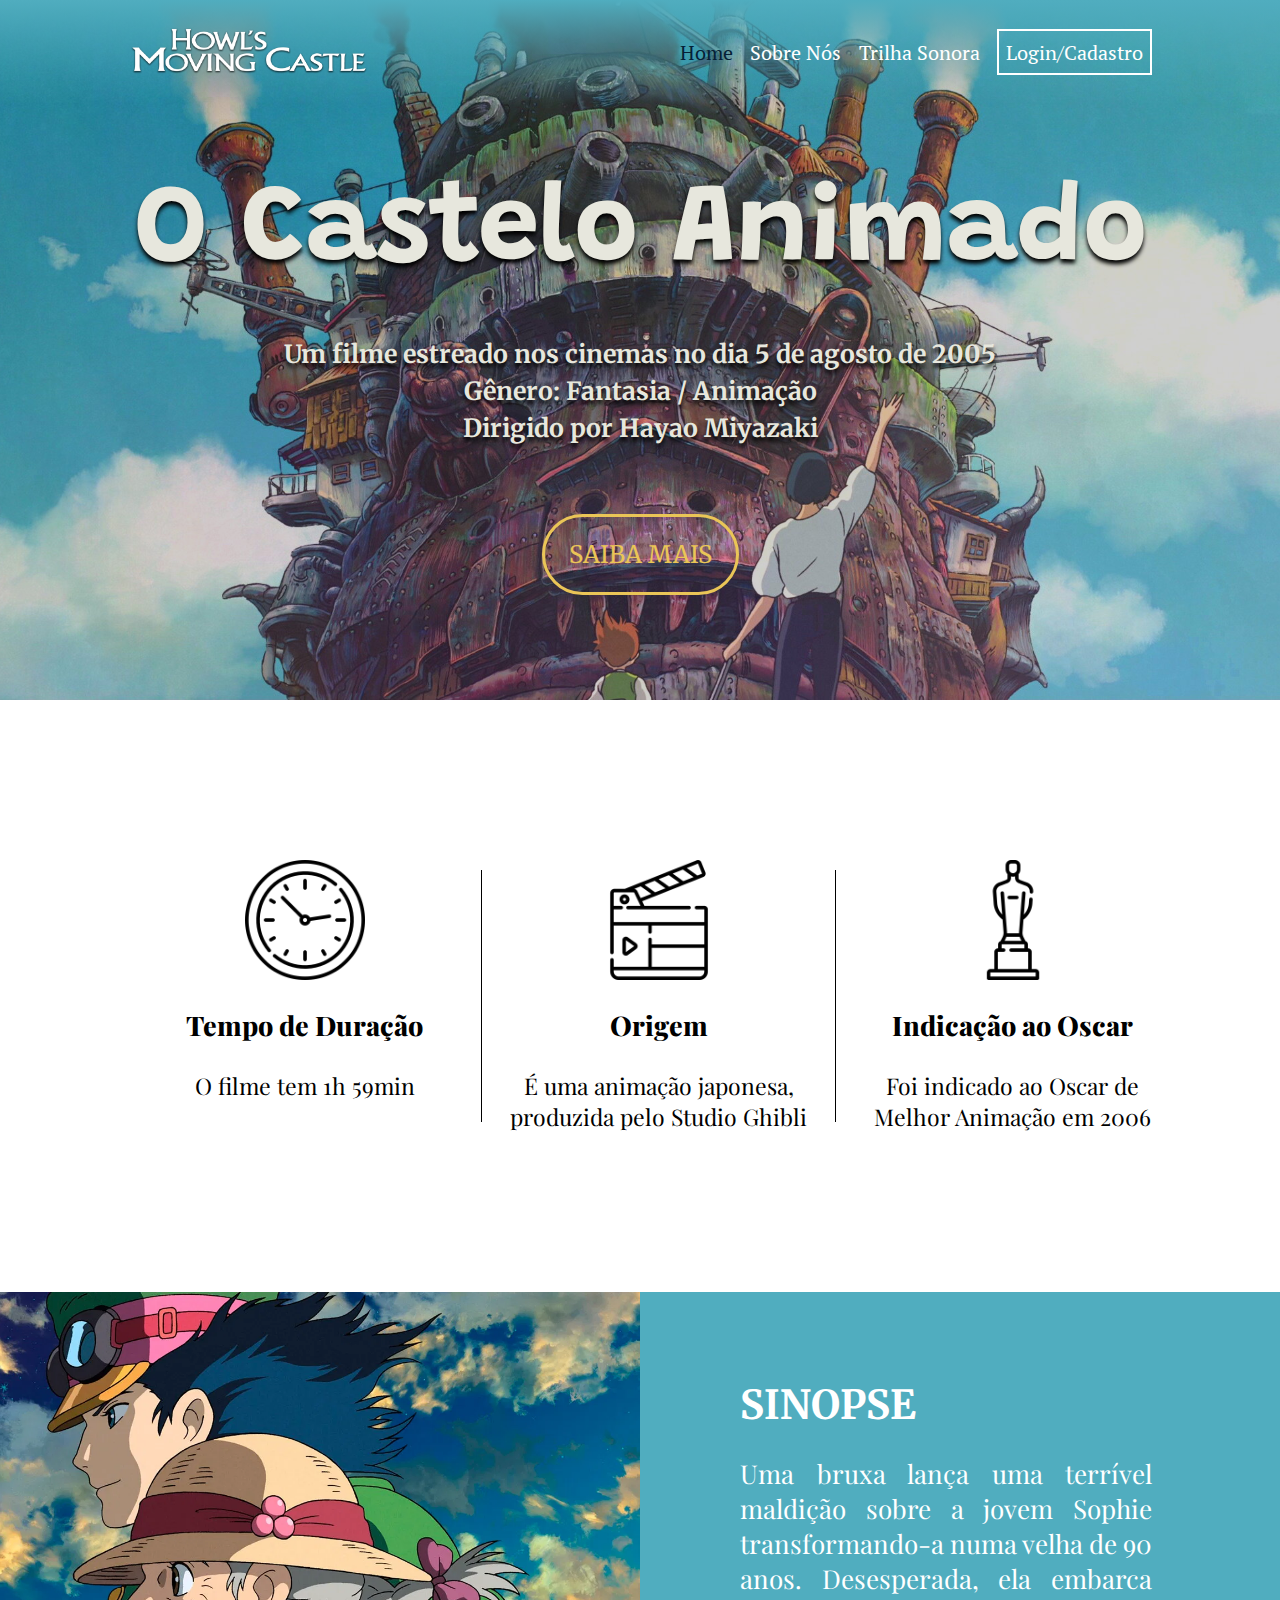
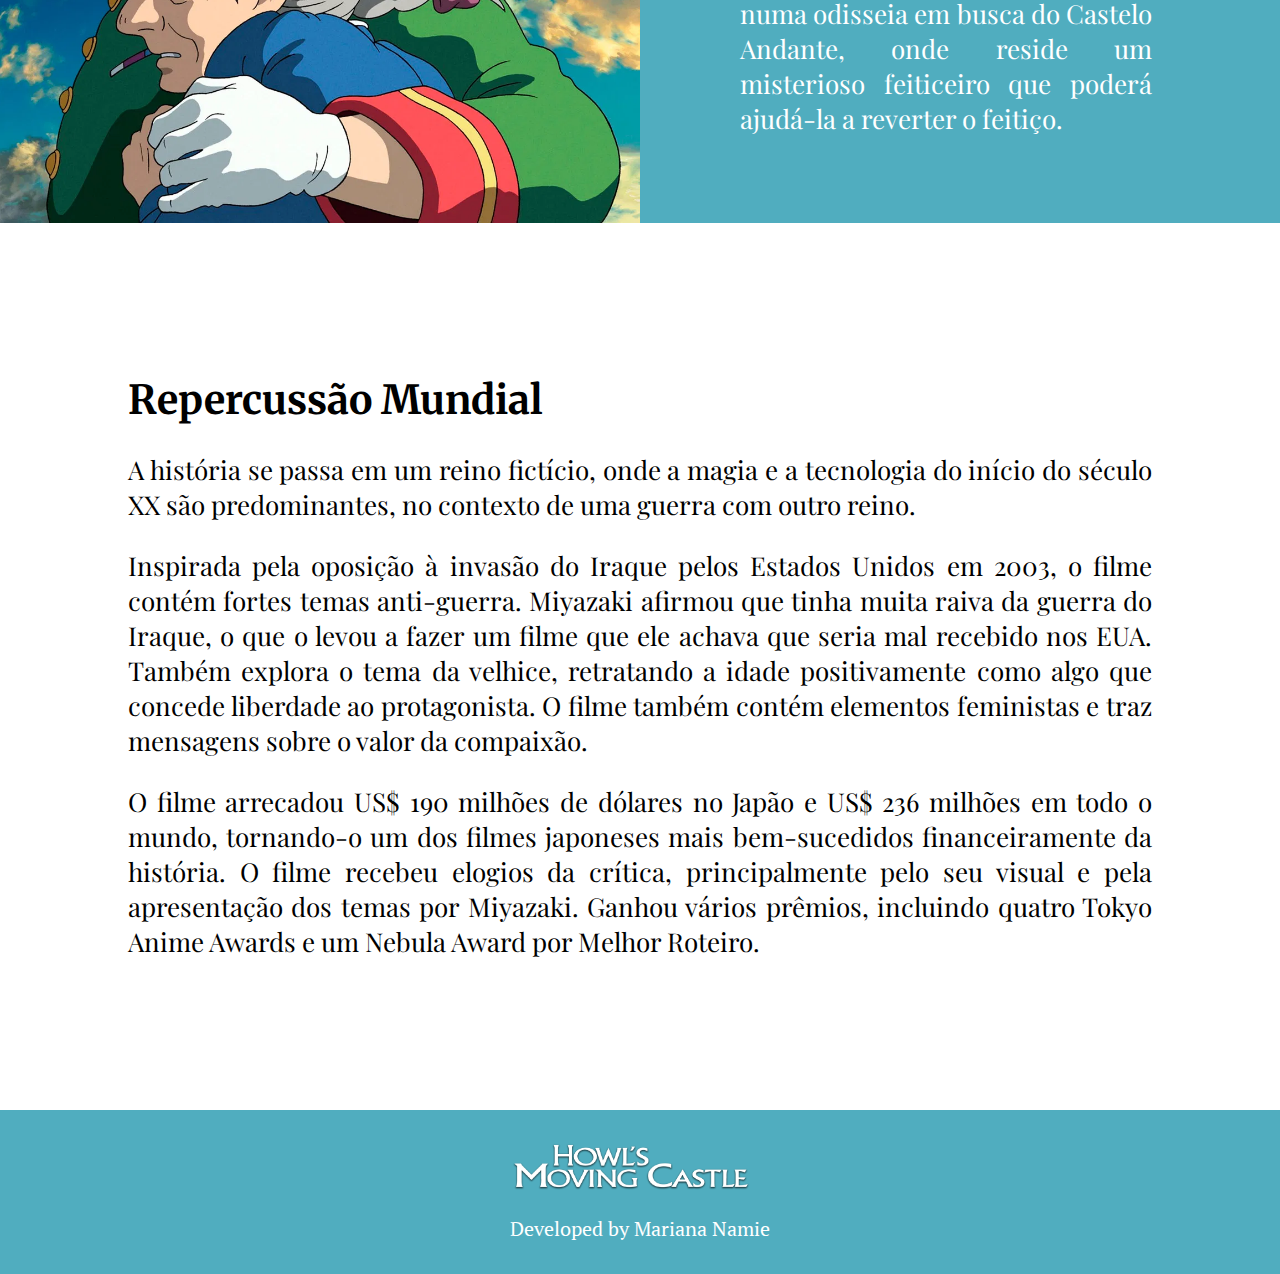
==== O Castelo Animado/index.html @ dbf1bf06 "ajuste em toda a página home" ====
<!DOCTYPE html>
<html lang="pt-br">
<head>
    <meta charset="UTF-8">
    <meta http-equiv="X-UA-Compatible" content="IE=edge">
    <meta name="viewport" content="width=device-width, initial-scale=1.0">
    <title>O Castelo Animado</title>

    <link rel="icon" href="CSS/assets/favicon.png">

    <link rel="stylesheet" href="CSS/estilo.css">
    
    <link rel="preconnect" href="https://fonts.googleapis.com">
    <link rel="preconnect" href="https://fonts.gstatic.com" crossorigin>
    <link href="https://fonts.googleapis.com/css2?family=Grandstander&family=Merriweather:wght@400;600;700&family=PT+Serif&family=Playfair+Display:wght@400;800&display=swap" rel="stylesheet">

</head>
<body>
<!-- BANNER -->
    <header>
        <div class="banner">
            <nav class="degradê">
                <div class="container">
                    <a href="index.html"><img src="CSS/assets/logo.webp"></a>
                    <div class="links">
                        <ul class="navbar">
                            <li><a href="index.html" class="agora">Home</a></li>
                            <li class=""><a href="">Sobre Nós</a></li>
                            <li class=""><a href="">Trilha Sonora</a></li>
                            <a href="#sessao1"><button>Login/Cadastro</button></a>
                        </ul>
                    </div>  
                </div>
            </nav>
            <div class="text_banner">
                <h1>O Castelo Animado</h1>
                <p>Um filme estreado nos cinemas no dia 5 de agosto de 2005</p>
                <p>Gênero: Fantasia / Animação</p>
                <p>Dirigido por Hayao Miyazaki</p>
                <button>SAIBA MAIS</button>
            </div>
        </div>
    </header>

    <!-- CURIOSIDADE -->
    <div class="container">
        <div class="curiosidade">
            <div class="caixa">
                <img src="CSS/assets/relogio-icon.png">
                <p class="titulo">Tempo de Duração</p>
                <p class="desc">O filme tem 1h 59min</p>
            </div>
            <div class="linha"></div>
            <div class="caixa">
                <img src="CSS/assets/filme-icon.png">
                <p class="titulo">Origem</p>
                <p class="desc"> É uma animação japonesa, produzida pelo Studio Ghibli</p>
            </div>
            <div class="linha"></div>
            <div class="caixa">
                <img src="CSS/assets/oscar-icon.png">
                <p class="titulo">Indicação ao Oscar</p>
                <p class="desc">Foi indicado ao Oscar de Melhor Animação em 2006</p>
            </div>
        </div>
    </div>
<!-- SINOPSE -->
    <div class="sinopse" id="sessao1">
        <div class="imagem"></div>
        <div class="fundo_verde">
            <div class="texto">
                <h1>SINOPSE</h1>
                <p>Uma bruxa lança uma terrível maldição sobre a jovem Sophie transformando-a numa velha de 90 anos. Desesperada, ela embarca numa odisseia em busca do Castelo Andante, onde reside um misterioso feiticeiro que poderá ajudá-la a reverter o feitiço.</p>
            </div>
        </div>
    </div>
<!-- REPERCUSSÃO MUNDIAL -->
    <div class="container">
        <div class="texto">
            <h1>Repercussão Mundial</h1>
            <p>A história se passa em um reino fictício, onde a magia e a tecnologia do início do século XX são predominantes, no contexto de uma guerra com outro reino.</p>
            <p>Inspirada pela oposição à invasão do Iraque pelos Estados Unidos em 2003, o filme contém fortes temas anti-guerra. Miyazaki afirmou que tinha muita raiva da guerra do Iraque, o que o levou a fazer um filme que ele achava que seria mal recebido nos EUA. Também explora o tema da velhice, retratando a idade positivamente como algo que concede liberdade ao protagonista. O filme também contém elementos feministas e traz mensagens sobre o valor da compaixão.
            </p>
            <p>O filme arrecadou US$ 190 milhões de dólares no Japão e US$ 236 milhões em todo o mundo, tornando-o um dos filmes japoneses mais bem-sucedidos financeiramente da história. O filme recebeu elogios da crítica, principalmente pelo seu visual e pela apresentação dos temas por Miyazaki. Ganhou vários prêmios, incluindo quatro Tokyo Anime Awards e um Nebula Award por Melhor Roteiro.</p>
        </div>
    </div>
<!-- FOOTER -->
    <div class="footer">
        <div class="caixa_verde">
            <div class="info">
                <a href="index.html"><img src="CSS/assets/logo.webp"></a>
                <p>Developed by Mariana Namie</p>
            </div>
        </div>
    </div>
</body>
</html>
---- O Castelo Animado/CSS/estilo.css ----
/* Início da navbar */
body {
    margin: 0;
    background-color: white;
}

header {
    display: flex;
    flex-direction: column;
}

html {
    scroll-behavior: smooth;
  }

.banner {
    height: 700px;
    background: url(assets/home1.jpg) no-repeat;
    background-size: cover;
    background-position: bottom;
    background-color: rgba(22, 72, 118, 0.25);
    background-blend-mode: color;
}

.degradê {
    width: auto;
    height: 104px;
    background-image: linear-gradient(rgba(80, 173, 191, 1), rgba(0, 0, 0, 0));
    display: flex;
}

.container {
    margin: auto;
    width: 80%;
    display: flex;
    align-items: center;
    justify-content: space-between;
}

.links {
    width: 50%;
    font-family: 'PT Serif';
    justify-content: end;
}

.container img {
    height: 50px;
}

.navbar {
    font-size: 20px;
    display: flex;
    list-style: none;
    align-items: center;
    justify-content: end;
    justify-content: space-between;
}

.navbar .agora {
    color: #061F36;
}

.navbar a {
    color: #FFFFFF;
    text-decoration: none;
    transition: 0.25s;
}

.navbar a:hover {
    color: #061F36;
    transition: 0.25s;
}

.navbar button{
    border: solid 2px #FFFFFF;
    border-radius: 0;
    background-color: transparent;
    font-size: 20px;
    height: 46px;
    width: 155px;
    color: white;
    font-family: 'PT Serif';
    cursor: pointer;
    transition: 0.25s;
}

.links button:hover{
    color: #061F36;
    border: solid 2px #061F36;
    transition: 0.25s;
}

.text_banner {
    color: #E7E7DD;
    text-align: center;
}

.text_banner h1 {
    font-family: 'Grandstander';
    font-size: 110px;
    text-shadow: 0px 4px 4px black;
    margin-bottom: 50px;
}

.text_banner p {
    font-family: 'Merriweather';
    font-weight: 700;
    font-size: 25px;
    text-shadow: 0px 4px 4px black;
    margin: 0%;
    margin-top: 5px;
}

.text_banner button{
    margin-top: 70px;
    padding: 22px 24px;
    border-radius: 100px;
    background-color: transparent;
    font-family: 'Merriweather';
    font-size: 24px;
    color: #EAC557;
    border: solid 3px #EAC557;
    cursor: pointer;
    transition: 0.25s;
}

.text_banner button:hover{
    background-color: rgba(231, 231, 221, 0.1);
    box-shadow: 0px 2px 5px black;
    transition: 0.25s;
}

/* Fim da navbar */
/* Inicio da Curiosidade */
.curiosidade {
    display: flex;
    width: 100%;
    /* border: solid 3px crimson; */
    justify-content: space-around;
    margin-top: 125px;
    margin-bottom: 125px;
    /* height: 500px; */
}

.caixa {
    /* border: solid 3px rgb(97, 20, 220); */
    display: flex;
    flex-direction: column;
    align-items: center;
    padding-top: 35px;
    padding-bottom: 35px;
    padding-right: 25px;
    padding-left: 25px;
    transition: transform .2s;
    transition: 0.25s;
}

.caixa img{
    height: 120px;
    align-items: center;
}

.caixa .titulo{
    font-family: 'Playfair Display';
    font-weight: 800;
    font-size: 27px;
    text-align: center;
}

.caixa .desc{
    font-family: 'Playfair Display';
    font-weight: 400;
    font-size: 23px;
    width: 303px;
    text-align: center;
    margin-bottom: 0%;
    margin-top: 0%;
}

.linha{
    height: 252px;
    border-right: 1px solid black;
    align-self: center;
}

.caixa:hover{
    box-shadow: 0px 0px 3px 0.25px black;
    border-radius: 10px;
    transition: 0.25s;
    transform: scale(1.1); 
}
/* Fim da Curiosidade */
/* Início da Sinopse */
.sinopse {
    height: 531px;
    /* border: solid 3px lawngreen; */
    display: flex;
    align-items: center;
}

.sinopse .imagem{
    /* border: solid 3px blue; */
    background: url(assets/home2.webp) no-repeat;
    width: 50%;
    height: 531px;
    background-size: cover;
    background-position: right;
}

.sinopse .fundo_verde{
    background-color: #50ADBF;
    color: white;
    width: 50%;
    height: 100%;
    display: flex;
    align-items: center;
    
}

.fundo_verde .texto{
    /* border: solid 3px coral; */
    width: max-content;
    margin-left: 100px;
    margin-right: 20%;
}

.texto h1{
    font-family: 'Merriweather';
    font-size: 40px;
    font-weight: 700;
}

.texto p{
    font-family: 'Playfair Display';
    font-size: 24px;
    font-weight: 400;
    text-align: justify;
    text-justify: inter-word;
}
/* Fim da Sinopse */
/* Início da Repercussão Mundial */
.texto{
    margin-top: 125px;
    margin-bottom: 125px;
}

.texto h1 {
    font-family: 'Merriweather';
    font-size: 40px;
    font-weight: 700;
}

.texto p {
    font-family: 'Playfair Display';
    font-size: 26px;
    text-align: justify;
    text-justify: inter-word;
}
/* Fim da Repercussão Mundial */
/* Início do Footer */
.footer {
    display: flex;
    flex-direction: column;
}

.caixa_verde {
    background-color: #50ADBF;
    height: 164px;
    display: flex;
    flex-direction: column;
    align-items: center;
    justify-content: center;
}

.info img {
    height: 50px;
}

.info p {
    font-family: 'PT Serif';
    font-size: 20px;
    text-align: center;
    color: white;
    margin-bottom: 0%;
}
/* Fim do Footer */
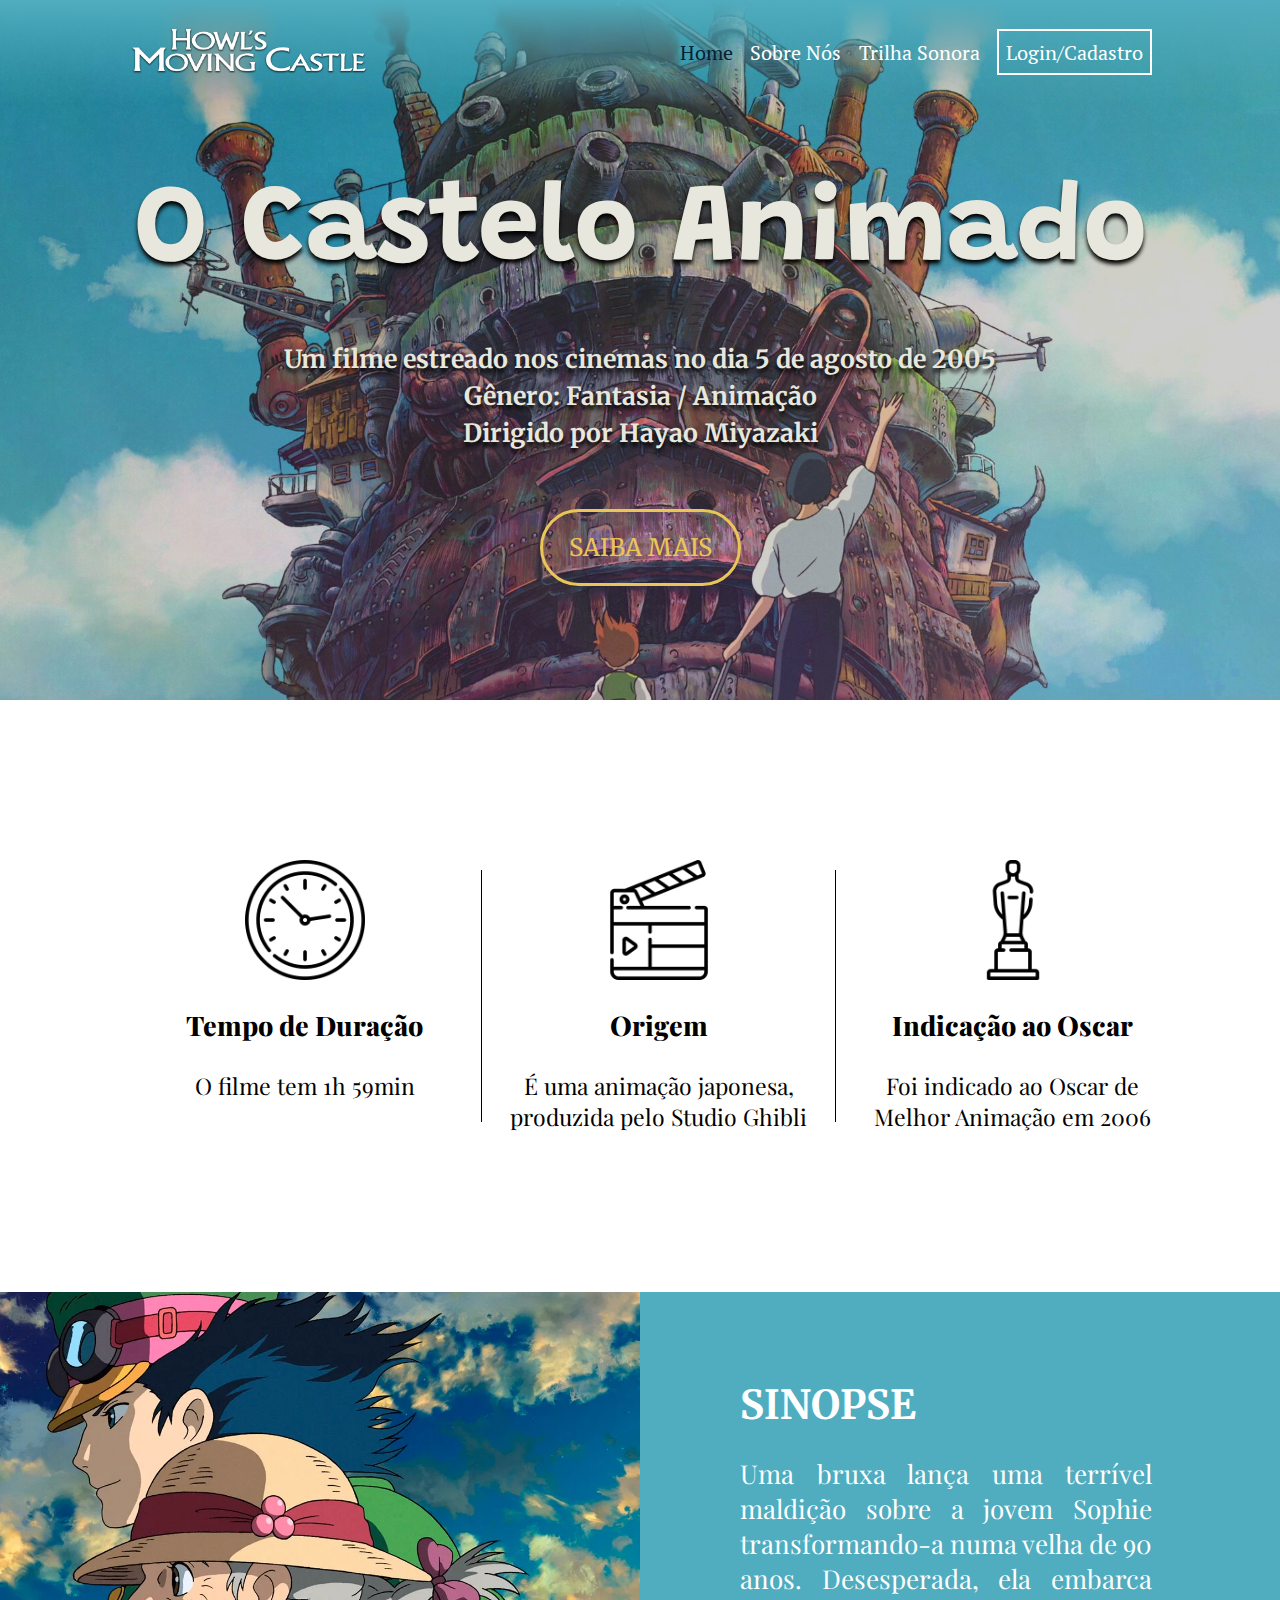
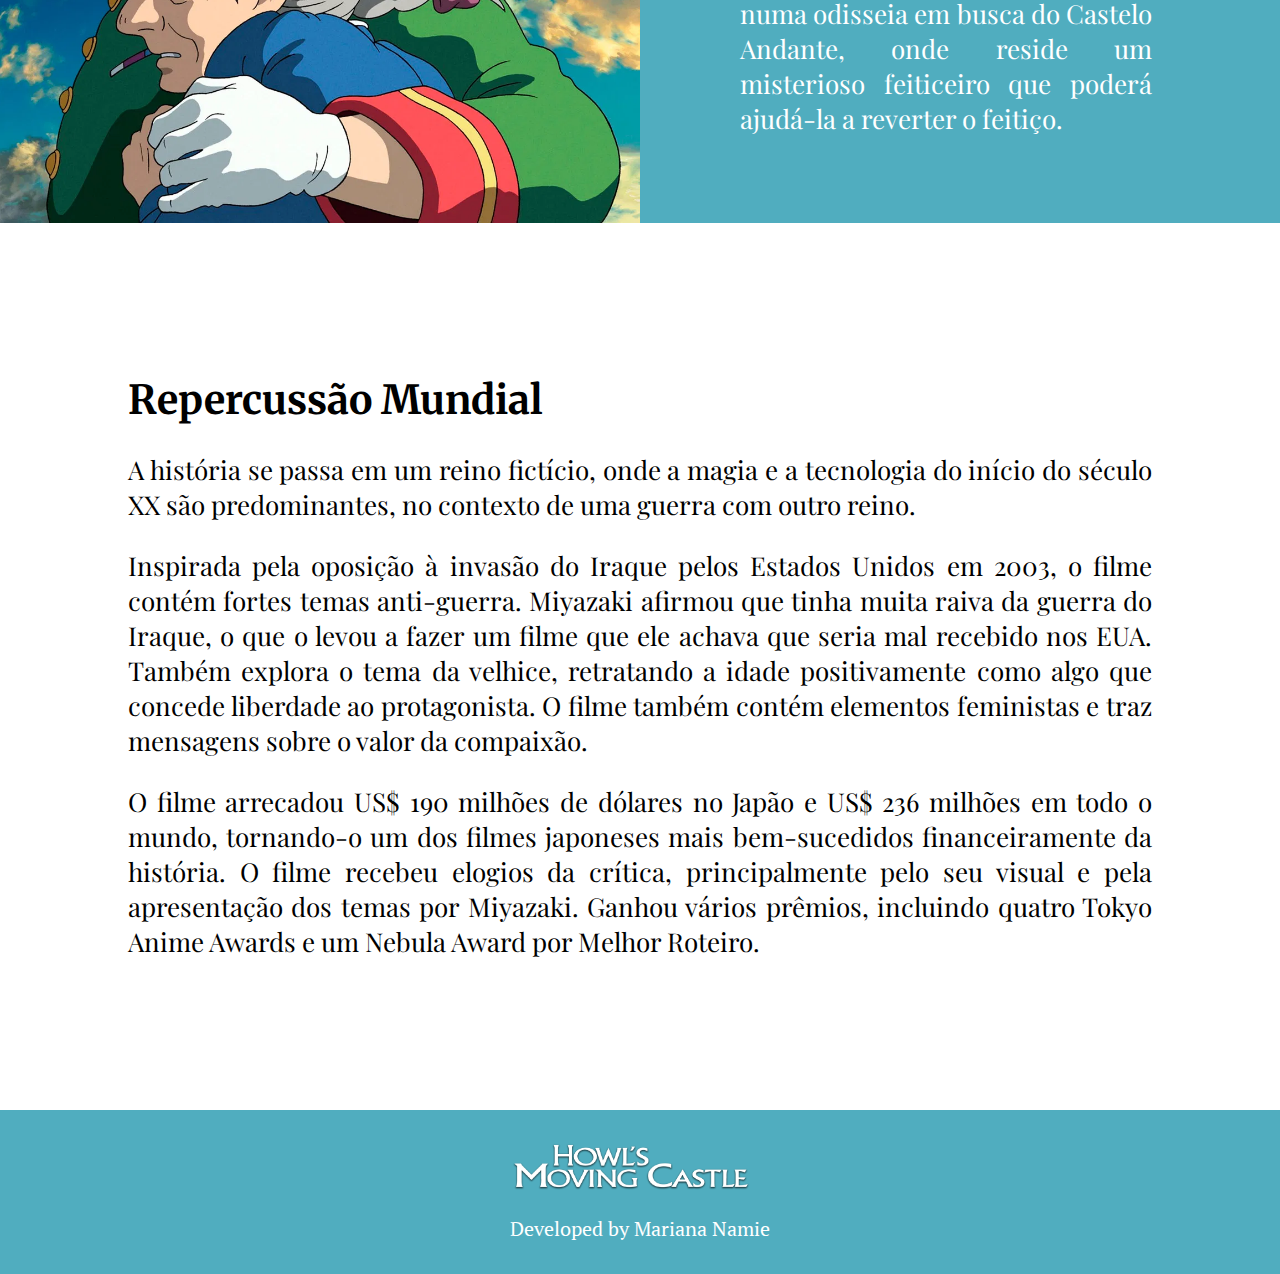
==== commit 21675496: "ajustes na tela home" ====
--- a/O Castelo Animado/index.html
+++ b/O Castelo Animado/index.html
@@ -27,7 +27,7 @@
                             <li><a href="index.html" class="agora">Home</a></li>
                             <li class=""><a href="">Sobre Nós</a></li>
                             <li class=""><a href="">Trilha Sonora</a></li>
-                            <a href="#sessao1"><button>Login/Cadastro</button></a>
+                            <a href=""><button>Login/Cadastro</button></a>
                         </ul>
                     </div>  
                 </div>
@@ -37,7 +37,9 @@
                 <p>Um filme estreado nos cinemas no dia 5 de agosto de 2005</p>
                 <p>Gênero: Fantasia / Animação</p>
                 <p>Dirigido por Hayao Miyazaki</p>
-                <button>SAIBA MAIS</button>
+                <div class="button">                  
+                    <a href="#sessao1">SAIBA MAIS</a>               
+                </div>
             </div>
         </div>
     </header>
--- a/O Castelo Animado/CSS/estilo.css
+++ b/O Castelo Animado/CSS/estilo.css
@@ -93,6 +93,10 @@
 .text_banner {
     color: #E7E7DD;
     text-align: center;
+    display: flex;
+    flex-direction: column;
+    justify-content: center;
+    align-items: center;
 }
 
 .text_banner h1 {
@@ -111,9 +115,8 @@
     margin-top: 5px;
 }
 
-.text_banner button{
-    margin-top: 70px;
-    padding: 22px 24px;
+.text_banner .button{
+    margin-top: 60px;
     border-radius: 100px;
     background-color: transparent;
     font-family: 'Merriweather';
@@ -122,9 +125,21 @@
     border: solid 3px #EAC557;
     cursor: pointer;
     transition: 0.25s;
-}
-
-.text_banner button:hover{
+    width: 195px;
+    height: 71px;
+    display: flex;
+    justify-content: center;
+}
+
+.button a {
+    color: #EAC557;
+    text-decoration: none;
+    align-items: center;
+    align-self: center;
+    align-content: center;
+}
+
+.text_banner .button:hover{
     background-color: rgba(231, 231, 221, 0.1);
     box-shadow: 0px 2px 5px black;
     transition: 0.25s;
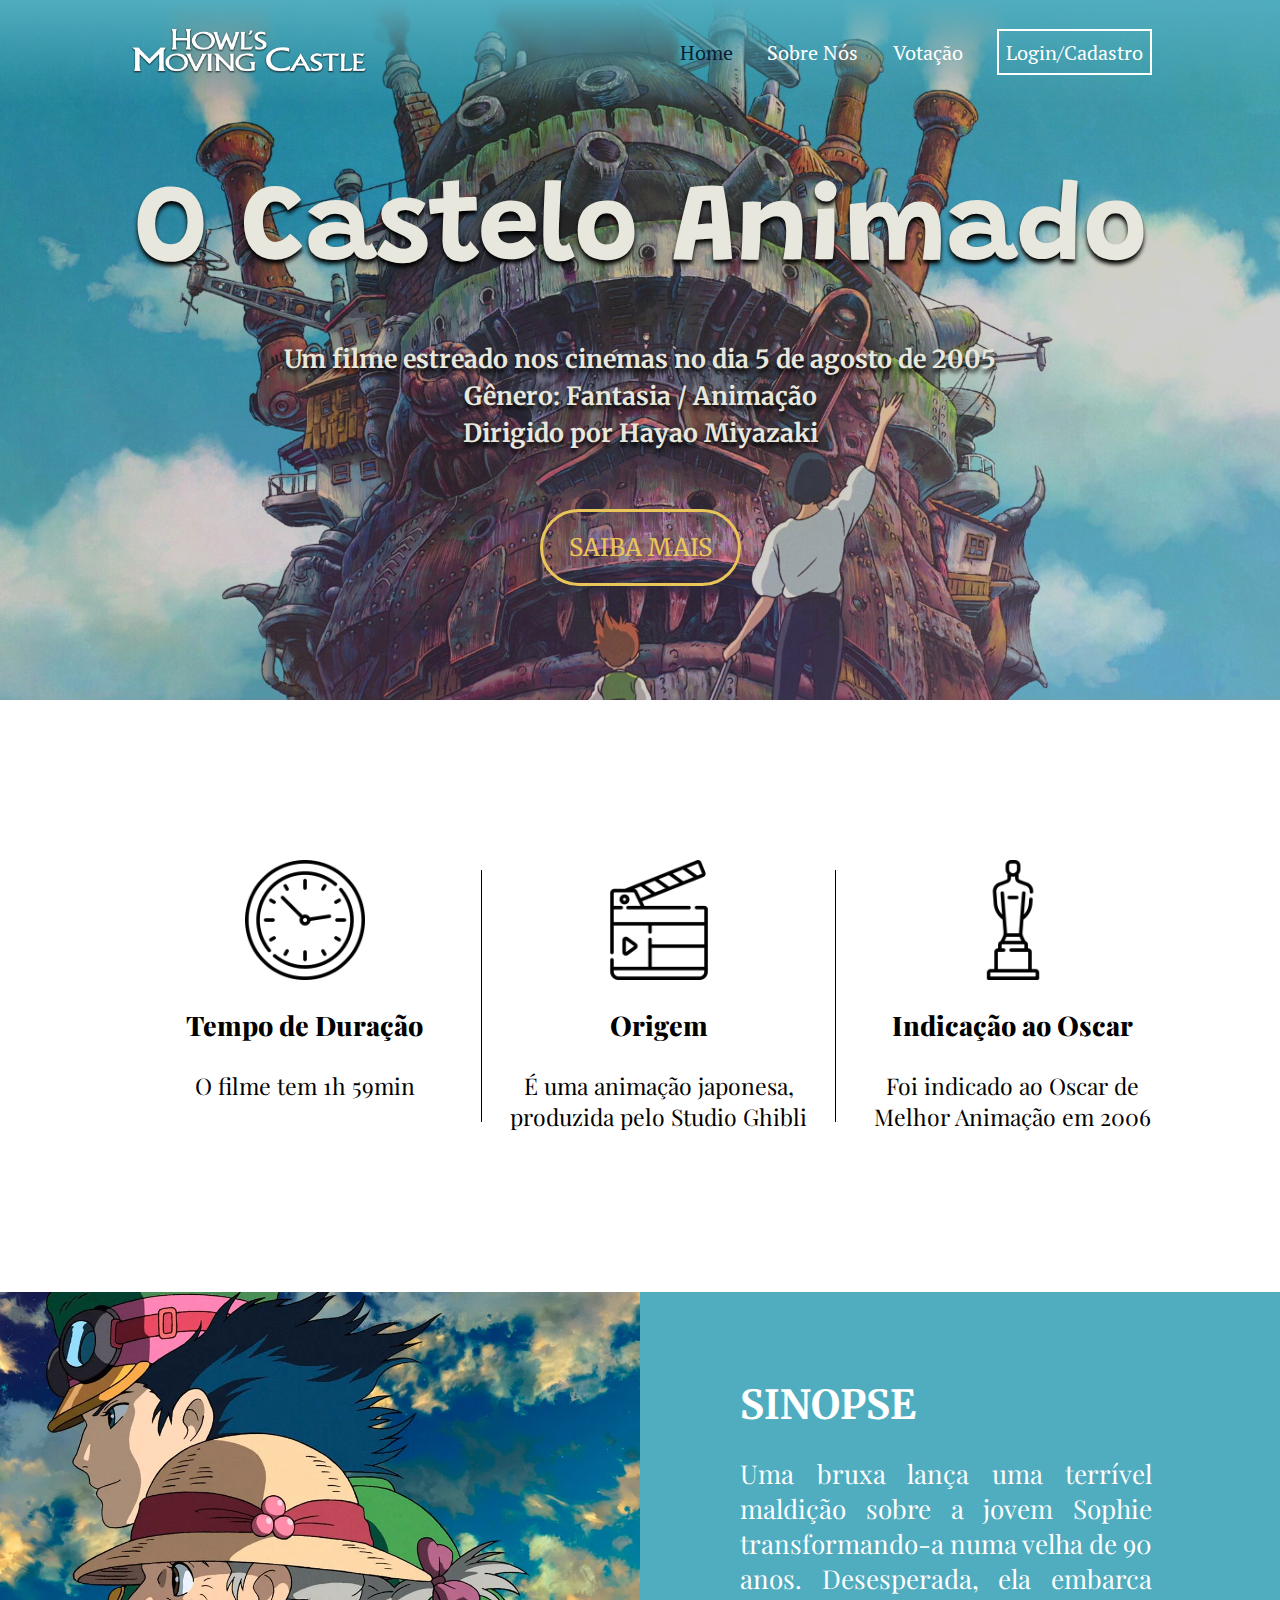
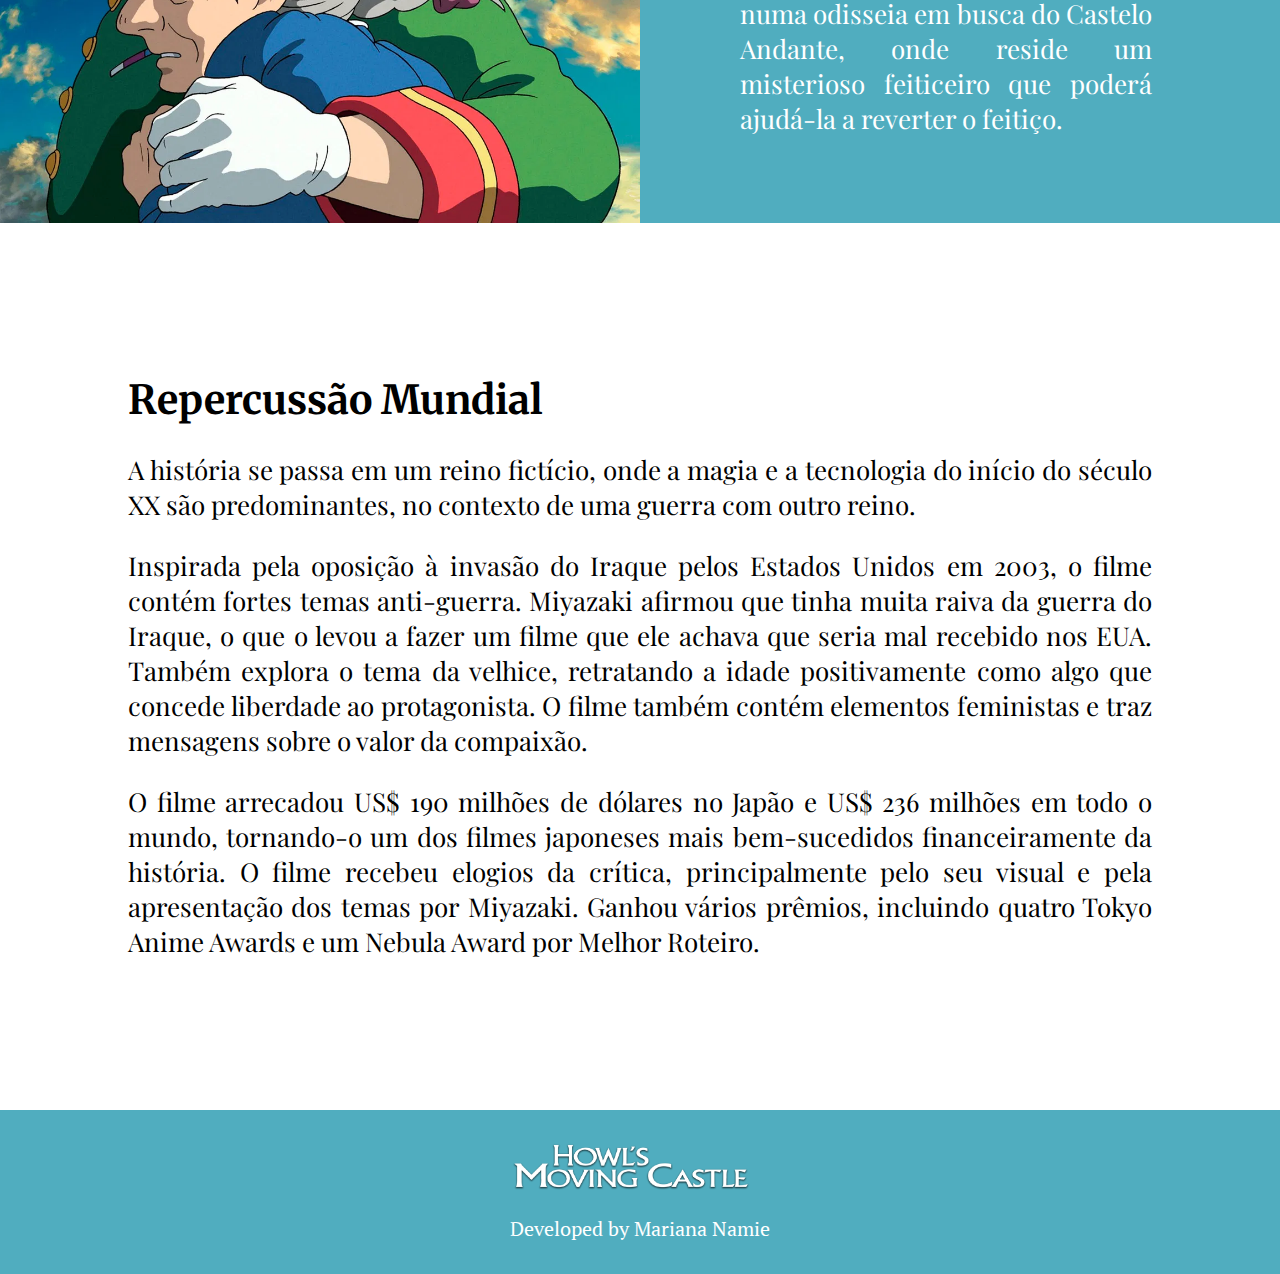
==== commit 15582999: "adicionando o sobre nos" ====
--- a/O Castelo Animado/index.html
+++ b/O Castelo Animado/index.html
@@ -25,8 +25,8 @@
                     <div class="links">
                         <ul class="navbar">
                             <li><a href="index.html" class="agora">Home</a></li>
-                            <li class=""><a href="">Sobre Nós</a></li>
-                            <li class=""><a href="">Trilha Sonora</a></li>
+                            <li class=""><a href="sobre_nos.html">Sobre Nós</a></li>
+                            <li class=""><a href="">Votação</a></li>
                             <a href=""><button>Login/Cadastro</button></a>
                         </ul>
                     </div>  
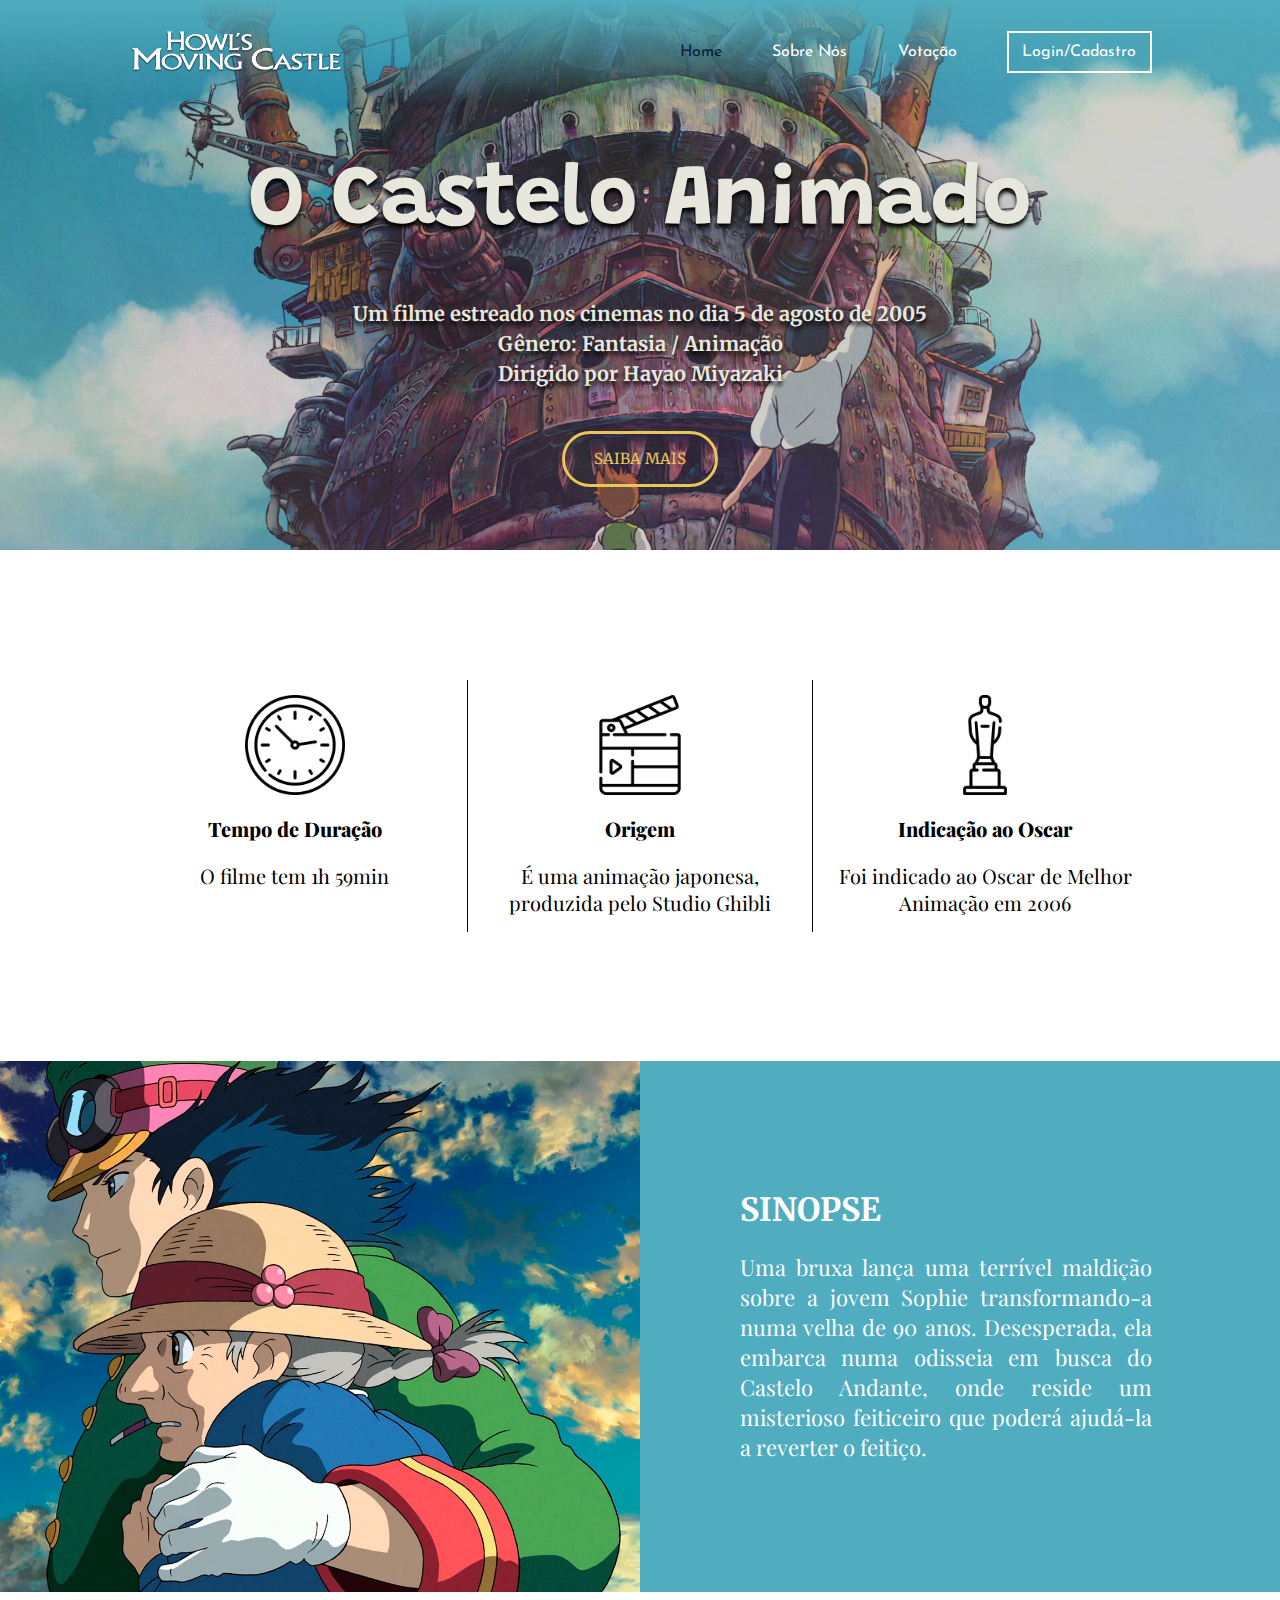
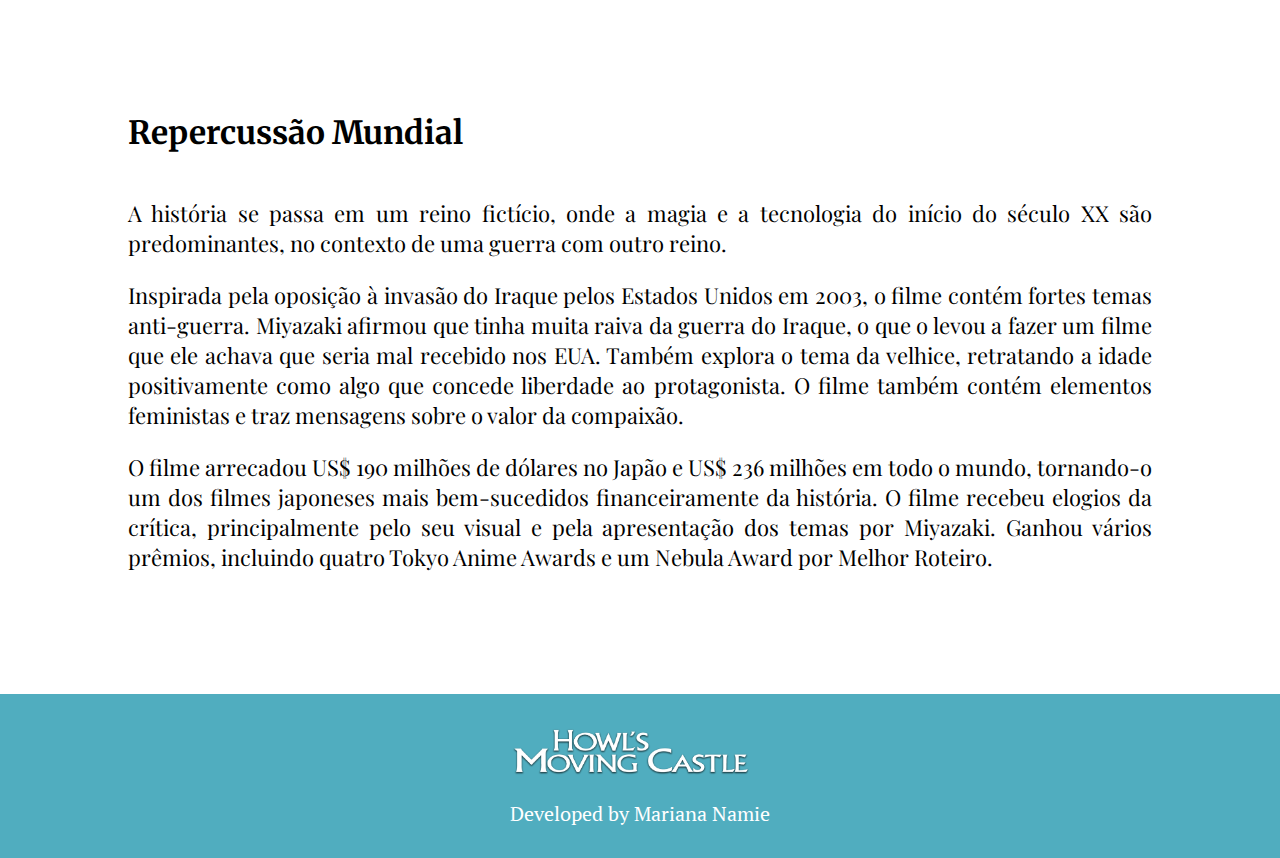
==== commit 2f7449c1: "ajuste de tamnho na home" ====
--- a/O Castelo Animado/index.html
+++ b/O Castelo Animado/index.html
@@ -12,7 +12,7 @@
     
     <link rel="preconnect" href="https://fonts.googleapis.com">
     <link rel="preconnect" href="https://fonts.gstatic.com" crossorigin>
-    <link href="https://fonts.googleapis.com/css2?family=Grandstander&family=Merriweather:wght@400;600;700&family=PT+Serif&family=Playfair+Display:wght@400;800&display=swap" rel="stylesheet">
+    <link href="https://fonts.googleapis.com/css2?family=Grandstander&family=Josefin+Sans:wght@100;200;300;400;500;600;700&family=Merriweather:wght@400;600;700&family=PT+Serif&family=Playfair+Display:wght@400;800&display=swap" rel="stylesheet">
 
 </head>
 <body>
--- a/O Castelo Animado/CSS/estilo.css
+++ b/O Castelo Animado/CSS/estilo.css
@@ -14,7 +14,7 @@
   }
 
 .banner {
-    height: 700px;
+    height: 550px;
     background: url(assets/home1.jpg) no-repeat;
     background-size: cover;
     background-position: bottom;
@@ -39,16 +39,16 @@
 
 .links {
     width: 50%;
-    font-family: 'PT Serif';
+    font-family: 'Josefin Sans';
     justify-content: end;
 }
 
 .container img {
-    height: 50px;
+    height: 45px;
 }
 
 .navbar {
-    font-size: 20px;
+    font-size: 16px;
     display: flex;
     list-style: none;
     align-items: center;
@@ -75,13 +75,16 @@
     border: solid 2px #FFFFFF;
     border-radius: 0;
     background-color: transparent;
-    font-size: 20px;
-    height: 46px;
-    width: 155px;
+    font-size: 16px;
+    height: 42px;
+    width: 145px;
     color: white;
-    font-family: 'PT Serif';
+    font-family: 'Josefin Sans';
     cursor: pointer;
     transition: 0.25s;
+    display: flex;
+    justify-content: center;
+    align-items: center;
 }
 
 .links button:hover{
@@ -101,7 +104,7 @@
 
 .text_banner h1 {
     font-family: 'Grandstander';
-    font-size: 110px;
+    font-size: 85px;
     text-shadow: 0px 4px 4px black;
     margin-bottom: 50px;
 }
@@ -109,24 +112,24 @@
 .text_banner p {
     font-family: 'Merriweather';
     font-weight: 700;
-    font-size: 25px;
+    font-size: 20px;
     text-shadow: 0px 4px 4px black;
     margin: 0%;
     margin-top: 5px;
 }
 
 .text_banner .button{
-    margin-top: 60px;
+    margin-top: 45px;
     border-radius: 100px;
     background-color: transparent;
     font-family: 'Merriweather';
-    font-size: 24px;
+    font-size: 15px;
     color: #EAC557;
     border: solid 3px #EAC557;
     cursor: pointer;
     transition: 0.25s;
-    width: 195px;
-    height: 71px;
+    width: 150px;
+    height: 50px;
     display: flex;
     justify-content: center;
 }
@@ -162,30 +165,30 @@
     display: flex;
     flex-direction: column;
     align-items: center;
-    padding-top: 35px;
-    padding-bottom: 35px;
-    padding-right: 25px;
-    padding-left: 25px;
-    transition: transform .2s;
+    padding-top: 20px;
+    padding-bottom: 20px;
+    padding-right: 10px;
+    padding-left: 10px;
+    transition: transform 0.2s;
     transition: 0.25s;
 }
 
 .caixa img{
-    height: 120px;
+    height: 100px;
     align-items: center;
 }
 
 .caixa .titulo{
     font-family: 'Playfair Display';
     font-weight: 800;
-    font-size: 27px;
+    font-size: 20px;
     text-align: center;
 }
 
 .caixa .desc{
     font-family: 'Playfair Display';
     font-weight: 400;
-    font-size: 23px;
+    font-size: 20px;
     width: 303px;
     text-align: center;
     margin-bottom: 0%;
@@ -239,35 +242,36 @@
     margin-right: 20%;
 }
 
-.texto h1{
+.fundo_verde h1{
     font-family: 'Merriweather';
-    font-size: 40px;
+    font-size: 32px;
     font-weight: 700;
 }
 
-.texto p{
+.fundo_verde p{
     font-family: 'Playfair Display';
-    font-size: 24px;
+    font-size: 22px;
     font-weight: 400;
     text-align: justify;
     text-justify: inter-word;
 }
 /* Fim da Sinopse */
 /* Início da Repercussão Mundial */
-.texto{
-    margin-top: 125px;
-    margin-bottom: 125px;
-}
-
-.texto h1 {
+.container .texto{
+    margin-top: 100px;
+    margin-bottom: 100px;
+}
+
+.container .texto h1 {
     font-family: 'Merriweather';
-    font-size: 40px;
+    font-size: 32px;
     font-weight: 700;
-}
-
-.texto p {
+    margin-bottom: 45px;
+}
+
+.container .texto p {
     font-family: 'Playfair Display';
-    font-size: 26px;
+    font-size: 22px;
     text-align: justify;
     text-justify: inter-word;
 }
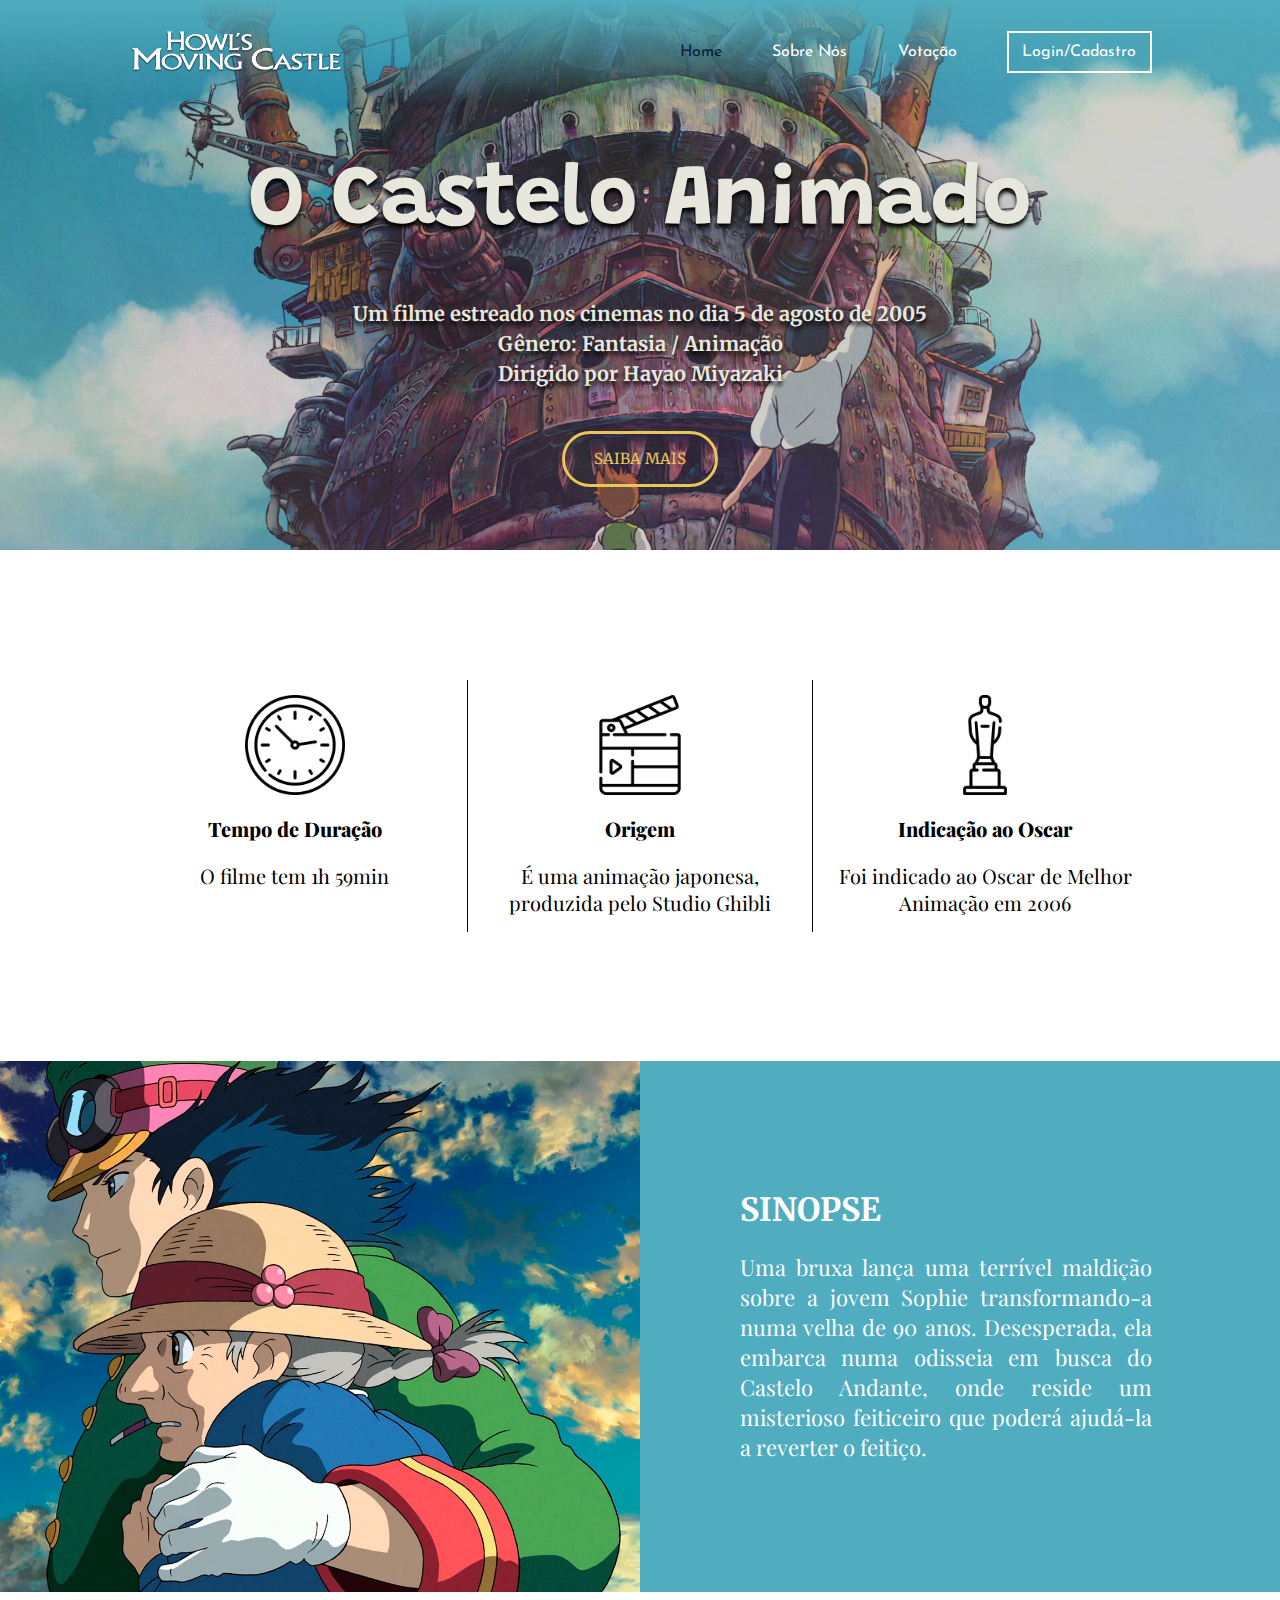
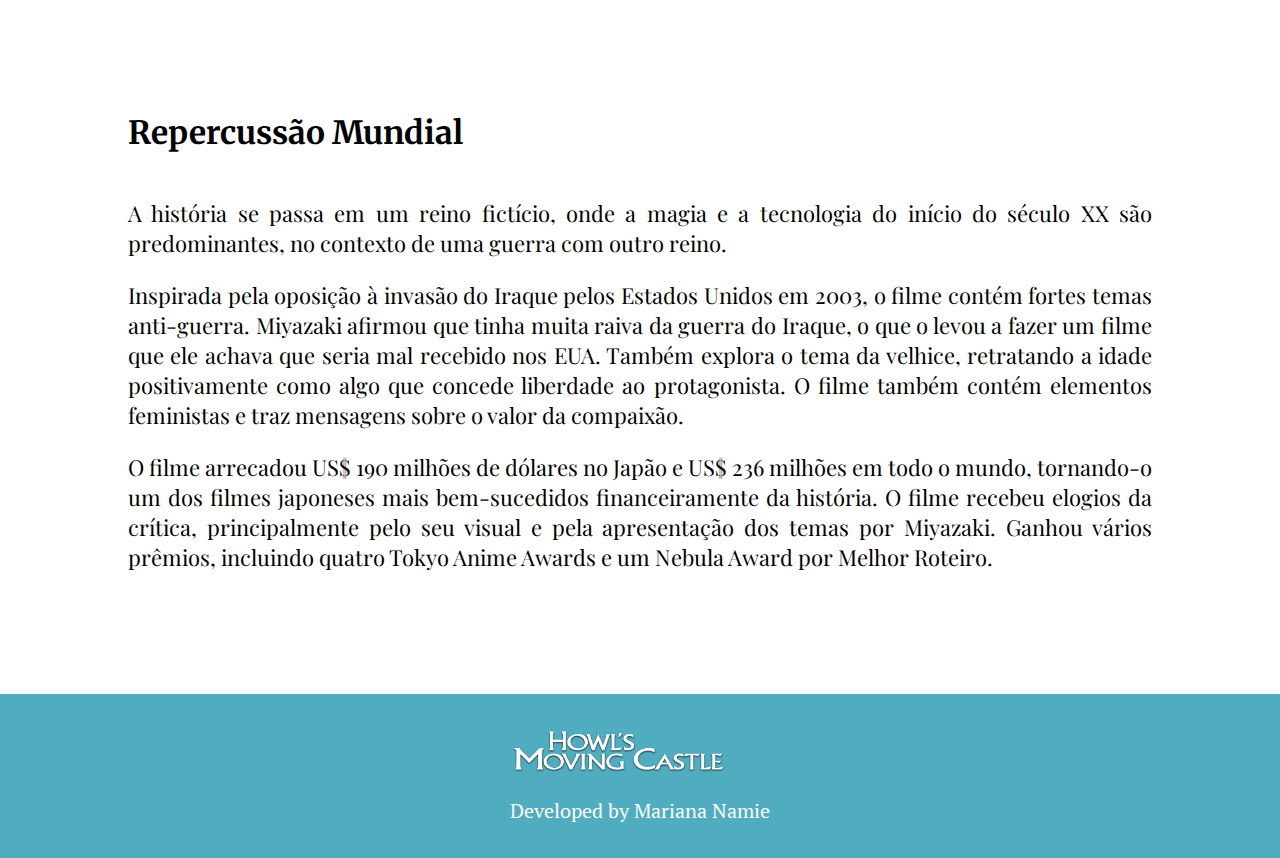
==== commit c604d2d7: "ajuste do css do sobre nós" ====
--- a/O Castelo Animado/index.html
+++ b/O Castelo Animado/index.html
@@ -12,7 +12,7 @@
     
     <link rel="preconnect" href="https://fonts.googleapis.com">
     <link rel="preconnect" href="https://fonts.gstatic.com" crossorigin>
-    <link href="https://fonts.googleapis.com/css2?family=Grandstander&family=Josefin+Sans:wght@100;200;300;400;500;600;700&family=Merriweather:wght@400;600;700&family=PT+Serif&family=Playfair+Display:wght@400;800&display=swap" rel="stylesheet">
+    <link href="https://fonts.googleapis.com/css2?family=Grandstander&family=Josefin+Sans:wght@100;200;300;400;500;600;700&family=Merriweather:wght@400;600;700&family=PT+Serif&family=Playfair+Display:wght@400;500;800&display=swap" rel="stylesheet">
 
 </head>
 <body>
--- a/O Castelo Animado/CSS/estilo.css
+++ b/O Castelo Animado/CSS/estilo.css
@@ -272,8 +272,8 @@
 .container .texto p {
     font-family: 'Playfair Display';
     font-size: 22px;
+    font-weight: 400;
     text-align: justify;
-    text-justify: inter-word;
 }
 /* Fim da Repercussão Mundial */
 /* Início do Footer */
@@ -292,7 +292,7 @@
 }
 
 .info img {
-    height: 50px;
+    height: 45px;
 }
 
 .info p {
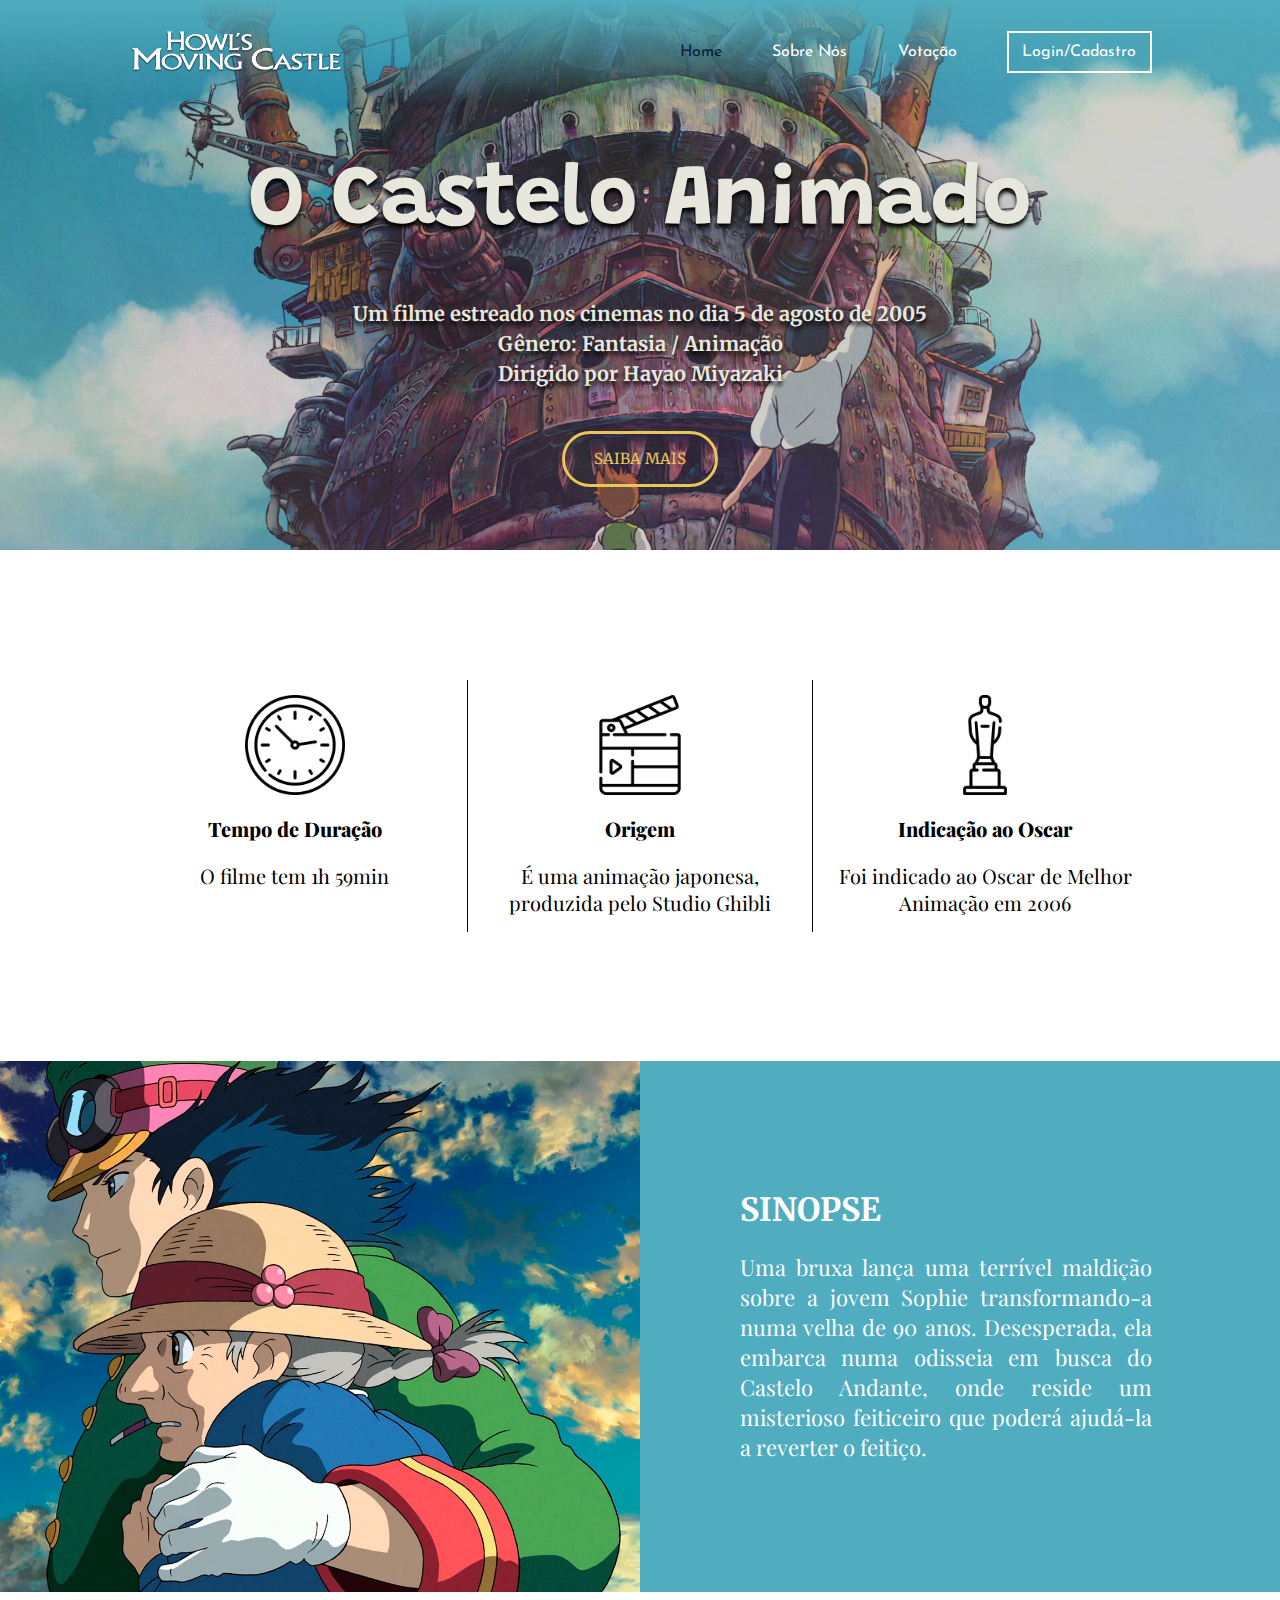
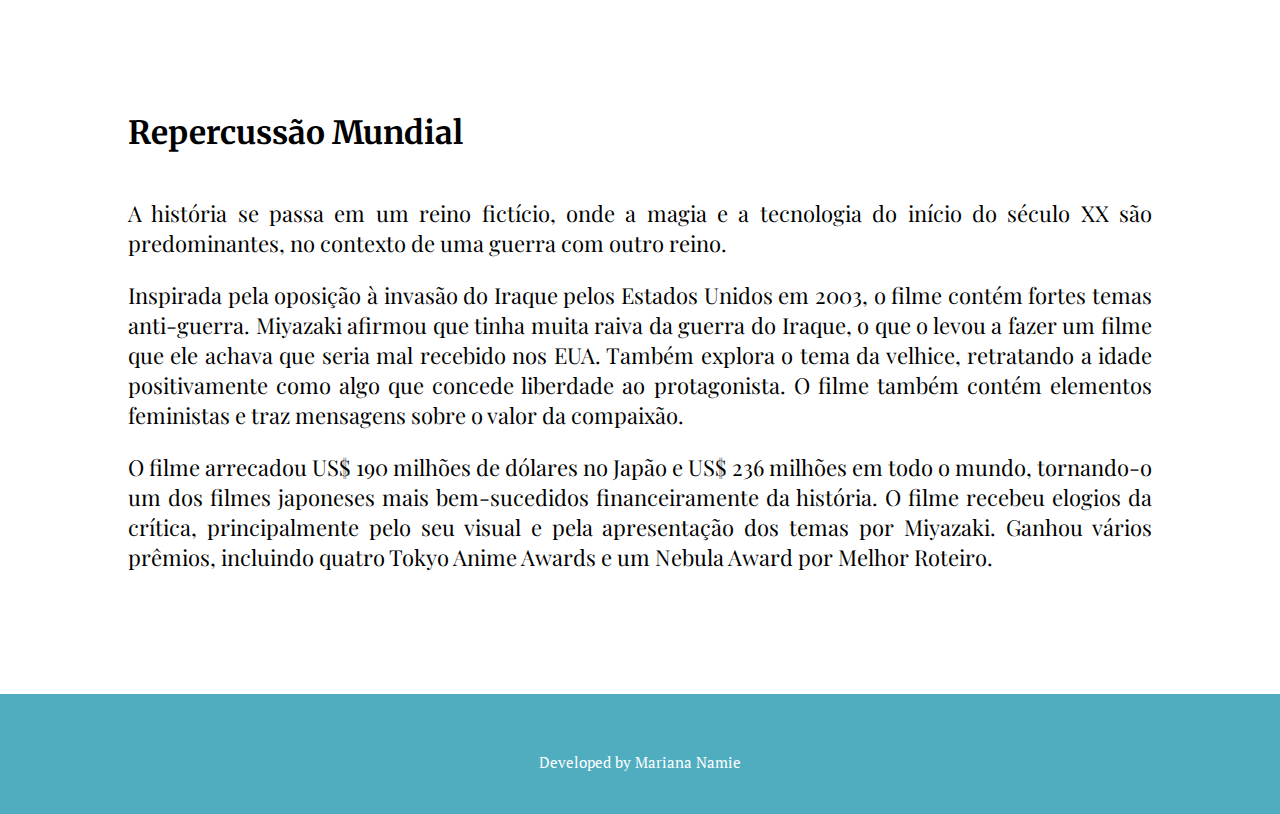
==== commit 47c930aa: "ajustes na pag de interação" ====
--- a/O Castelo Animado/index.html
+++ b/O Castelo Animado/index.html
@@ -9,6 +9,7 @@
     <link rel="icon" href="CSS/assets/favicon.png">
 
     <link rel="stylesheet" href="CSS/estilo.css">
+    <link rel="stylesheet" href="CSS/popup_estilo.css">
     
     <link rel="preconnect" href="https://fonts.googleapis.com">
     <link rel="preconnect" href="https://fonts.gstatic.com" crossorigin>
@@ -26,8 +27,61 @@
                         <ul class="navbar">
                             <li><a href="index.html" class="agora">Home</a></li>
                             <li class=""><a href="sobre_nos.html">Sobre Nós</a></li>
-                            <li class=""><a href="">Votação</a></li>
-                            <a href=""><button>Login/Cadastro</button></a>
+                            <li class=""><a href="interacao.html">Votação</a></li>
+
+                            <!-- botao para popup -->
+
+                            <button id="popup_botao" class="botao">Login/Cadastro</button>
+
+                            <div id="popup_fundo" class="popup">
+                                <div class="popup_conteudo">
+                                    <div class="telaCadastro">
+                                        <div class="formularioCadastro">
+                                            <div class="conteudoCadastro">                
+                                                <h1>Cadastre sua Conta</h1>
+                                                <div class="inputCadastro">
+                                                    <input type="text" id="" placeholder="Nome">
+                                                    <input type="text" id="" placeholder="Sobrenome">
+                                                    <input type="text" id="" placeholder="E-mail">
+                                                    <input type="password" id="" placeholder="Senha">
+                                                    <input type="password" id="" placeholder="Confirmação de Senha">
+                                                </div>
+                                                <button class="botaoCadastrar">Cadastrar</button>
+                                                <p>Já tem uma conta? <b><a onclick="abrirLogin()"><u>Clique aqui</u></a></b> para Entrar</p>
+                                            </div>
+                                        </div>
+                                        <div class="imgCadastro">
+                                            <span class="popup_fechar">&times;</span>
+                                        </div>
+                                    </div>
+                                </div>
+                            </div>
+                            
+                            <!-- fim do botao -->
+                            <!-- inicio do login -->
+
+                            <div id="popup_fundo_login" class="popupLogin">
+                                <div class="popup_conteudo_login">
+                                    <div class="telaLogin">
+                                        <div class="formularioLogin">
+                                            <div class="conteudoLogin">                
+                                                <h1>Olá Novamente!</h1>
+                                                <div class="inputLogin">
+                                                    <input type="text" placeholder="E-mail">
+                                                    <input type="password" placeholder="Senha">
+                                                </div>
+                                                <button class="botaoEntrar">Entrar</button>
+                                                <p>Não tem uma conta? <b><a onclick="abrirCadastro()"><u>Clique aqui</u></a></b> para Cadastrar</p>
+                                            </div>
+                                        </div>
+                                        <div class="imgLogin">
+                                            <span class="popup_fechar_login">&times;</span>
+                                        </div>
+                                    </div>
+                                </div>
+                            </div>
+
+                            <!-- fim do login -->
                         </ul>
                     </div>  
                 </div>
@@ -90,10 +144,72 @@
     <div class="footer">
         <div class="caixa_verde">
             <div class="info">
-                <a href="index.html"><img src="CSS/assets/logo.webp"></a>
                 <p>Developed by Mariana Namie</p>
             </div>
         </div>
     </div>
 </body>
-</html>+</html>
+
+<script>
+    // popup
+    var popup = document.getElementById('popup_fundo');
+    // abrir o popup
+    var botao = document.getElementById('popup_botao');
+    // botao fechar
+    var popup_fechar = document.getElementsByClassName('popup_fechar')[0];
+
+    // abrir com clique
+    botao.addEventListener('click', abrirPopup);
+    
+    // fechar com clique no botao
+    popup_fechar.addEventListener('click', fecharPopup);
+    
+    // fechar com clique fora do popup
+    window.addEventListener('click', fecharFora);
+
+    // função para abrir com o clique
+    function abrirPopup() {
+        popup.style.display = 'block';
+    }
+
+    // função para fechar popup com o clique no botão
+    function fecharPopup() {
+        popup.style.display = 'none';
+    }
+
+    // função para fechar popup se clicar fora
+    function fecharFora(e) {
+        if (e.target == popup) {
+            popup.style.display = 'none';
+        }
+    }
+
+    var popupLogin = document.getElementById('popup_fundo_login');
+
+    var popup_fechar_login = document.getElementsByClassName('popup_fechar_login')[0];
+
+    popup_fechar_login.addEventListener('click', fecharPopupLogin);
+
+    window.addEventListener('click', fecharForaLogin);
+
+    function abrirLogin() {
+        popup.style.display = 'none';
+        popupLogin.style.display = 'block';
+    }
+
+    function fecharPopupLogin() {
+        popupLogin.style.display = 'none';
+    }
+
+    function fecharForaLogin(e) {
+        if (e.target == popupLogin) {
+            popupLogin.style.display = 'none';
+        }
+    }
+
+    function abrirCadastro() {
+        popupLogin.style.display = 'none';
+        popup.style.display = 'block';
+    }
+</script>--- a/O Castelo Animado/CSS/estilo.css
+++ b/O Castelo Animado/CSS/estilo.css
@@ -20,6 +20,8 @@
     background-position: bottom;
     background-color: rgba(22, 72, 118, 0.25);
     background-blend-mode: color;
+    display: flex;
+    flex-direction: column;
 }
 
 .degradê {
@@ -71,7 +73,7 @@
     transition: 0.25s;
 }
 
-.navbar button{
+.navbar .botao{
     border: solid 2px #FFFFFF;
     border-radius: 0;
     background-color: transparent;
@@ -87,11 +89,12 @@
     align-items: center;
 }
 
-.links button:hover{
+.links .botao:hover{
     color: #061F36;
     border: solid 2px #061F36;
     transition: 0.25s;
 }
+
 
 .text_banner {
     color: #E7E7DD;
@@ -284,22 +287,20 @@
 
 .caixa_verde {
     background-color: #50ADBF;
-    height: 164px;
-    display: flex;
-    flex-direction: column;
-    align-items: center;
-    justify-content: center;
-}
-
-.info img {
-    height: 45px;
+    height: 120px;
+    display: flex;
+    flex-direction: column;
+    align-items: center;
+    justify-content: center;
 }
 
 .info p {
     font-family: 'PT Serif';
-    font-size: 20px;
+    font-size: 15px;
     text-align: center;
     color: white;
     margin-bottom: 0%;
+    display: flex;
+    justify-content: center;
 }
 /* Fim do Footer */--- a/O Castelo Animado/CSS/popup_estilo.css
+++ b/O Castelo Animado/CSS/popup_estilo.css
@@ -0,0 +1,272 @@
+/* popup */
+
+.popup {
+    display: none;
+    position: fixed;
+    z-index: 1;
+    left: 0;
+    top: 0;
+    height: 100%;
+    width: 100%;
+    overflow: auto;
+    background-color: rgba(0, 0, 0, 0.5);
+}
+
+.popup_conteudo {
+    background-color: white;
+    margin: 10% auto;
+    width: 70%;
+    height: 80%;
+    box-shadow: 0px 5px 10px 0 rgba(0, 0, 0, 0.17), 0px 7px 20px 0 rgba(0, 0, 0, 0.17);
+    animation-name: abrindoPopup;
+    animation-duration: 0.5s;
+}
+
+.popup_fechar {
+    color: white;
+    float: right;
+    font-family: 'PT Serif';
+    font-size: 40px;
+    transition: 0.1s;
+    margin-right: 20px;
+}
+
+.popup_fechar:hover{
+    color: #061F36;
+    cursor: pointer;
+    transition: 0.1s;
+    text-decoration: none;
+}
+
+.telaCadastro {
+    margin: 0;
+    display: flex;
+    height: 100%;
+}
+
+.imgCadastro {
+    background-image: url('assets/cadastro.webp');
+    width: 50%;
+    height: 100%;
+    background-repeat: no-repeat;
+    background-position: center;
+    background-size: cover;
+}
+
+.formularioCadastro {
+    width: 50%;
+    display: flex;
+    flex-direction: column;
+    justify-content: center;
+    align-items: center;
+}
+
+.formularioCadastro h1 {
+    font-family: 'Playfair Display';
+    font-size: 25px;
+    text-align: center;
+    margin-bottom: 30px;
+    display: flex;
+    justify-content: center;
+}
+
+.formularioCadastro input {
+    font-family: 'Playfair Display';
+    font-size: 18px;
+    width: 330px;
+    margin-top: 15px;
+    color: #767676;
+    border: none;
+    border-bottom:solid 2px #767676;
+    padding: 2px;
+}
+
+.inputCadastro {
+    display: flex;
+    flex-direction: column;
+    justify-content: center;
+    align-items: center;
+}
+
+.conteudoCadastro {
+    display: flex;
+    flex-direction: column;
+    justify-content: center;
+    align-items: center;
+}
+
+.conteudoCadastro p{
+    margin-top: 20px;
+}
+
+.conteudoCadastro a {
+    color: black;
+    cursor: pointer;
+}
+
+.botaoCadastrar {
+    background-color: #EAC557;
+    font-family: 'PT Serif';
+    font-size: 20px;
+    color: white;
+    border: none;
+    width: 330px;
+    height: 50px;
+    border-radius: 10px;
+    margin-top: 35px;
+    display: flex;
+    align-items: center;
+    justify-content: center;
+    transition: 0.25s;
+}
+
+.botaoCadastrar:hover {
+    background-color: #c5a649;
+    transition: 0.25s;
+    box-shadow: 0px 1px 5px black;
+    cursor: pointer;
+}
+
+#clique_login:hover{
+    cursor: pointer;
+}
+
+@keyframes abrindoPopup {
+    from {opacity: 0}
+    to {opacity: 1;}
+}
+/* popup */
+.popupLogin {
+    display: none;
+    position: fixed;
+    z-index: 1;
+    left: 0;
+    top: 0;
+    height: 100%;
+    width: 100%;
+    overflow: auto;
+    background-color: rgba(0, 0, 0, 0.5);
+}
+
+.popup_conteudo_login {
+    background-color: white;
+    margin: 10% auto;
+    width: 70%;
+    height: 80%;
+    box-shadow: 0px 5px 10px 0 rgba(0, 0, 0, 0.17), 0px 7px 20px 0 rgba(0, 0, 0, 0.17);
+    animation-name: abrindoPopup;
+    animation-duration: 0.5s;
+}
+
+.popup_fechar_login {
+    color: white;
+    float: right;
+    font-family: 'PT Serif';
+    font-size: 40px;
+    transition: 0.1s;
+    margin-right: 20px;
+}
+
+.popup_fechar_login:hover{
+    color: #061F36;
+    cursor: pointer;
+    transition: 0.1s;
+    text-decoration: none;
+}
+
+.telaLogin {
+    margin: 0;
+    display: flex;
+    height: 100%;
+}
+
+.imgLogin {
+    background-image: url('assets/login.png ');
+    width: 50%;
+    height: 100%;
+    background-repeat: no-repeat;
+    background-position: center;
+    background-size: cover;
+}
+
+.formularioLogin {
+    width: 50%;
+    display: flex;
+    flex-direction: column;
+    justify-content: center;
+    align-items: center;
+}
+
+.formularioLogin h1 {
+    font-family: 'Playfair Display';
+    font-size: 25px;
+    text-align: center;
+    margin-bottom: 50px;
+    display: flex;
+    justify-content: center;
+}
+
+.formularioLogin input {
+    font-family: 'Playfair Display';
+    font-size: 18px;
+    width: 330px;
+    margin-top: 15px;
+    color: #767676;
+    border: none;
+    border-bottom:solid 2px #767676;
+    padding: 2px;
+}
+
+.inputLogin {
+    display: flex;
+    flex-direction: column;
+    justify-content: center;
+    align-items: center;
+}
+
+.conteudoLogin {
+    display: flex;
+    flex-direction: column;
+    justify-content: center;
+    align-items: center;
+}
+
+.conteudoLogin p{
+    margin-top: 20px;
+}
+
+.conteudoLogin a {
+    color: black;
+    cursor: pointer;
+}
+
+.botaoEntrar {
+    background-color: #EAC557;
+    font-family: 'PT Serif';
+    font-size: 20px;
+    color: white;
+    border: none;
+    width: 330px;
+    height: 50px;
+    border-radius: 10px;
+    margin-top: 50px;
+    display: flex;
+    align-items: center;
+    justify-content: center;
+}
+
+.botaoEntrar:hover {
+    background-color: #c5a649;
+    transition: 0.25s;
+    box-shadow: 0px 1px 5px black;
+    cursor: pointer;
+}
+
+.conteudoLogin a:hover{
+    cursor: pointer;
+}
+
+@keyframes abrindoPopup {
+    from {opacity: 0}
+    to {opacity: 1;}
+}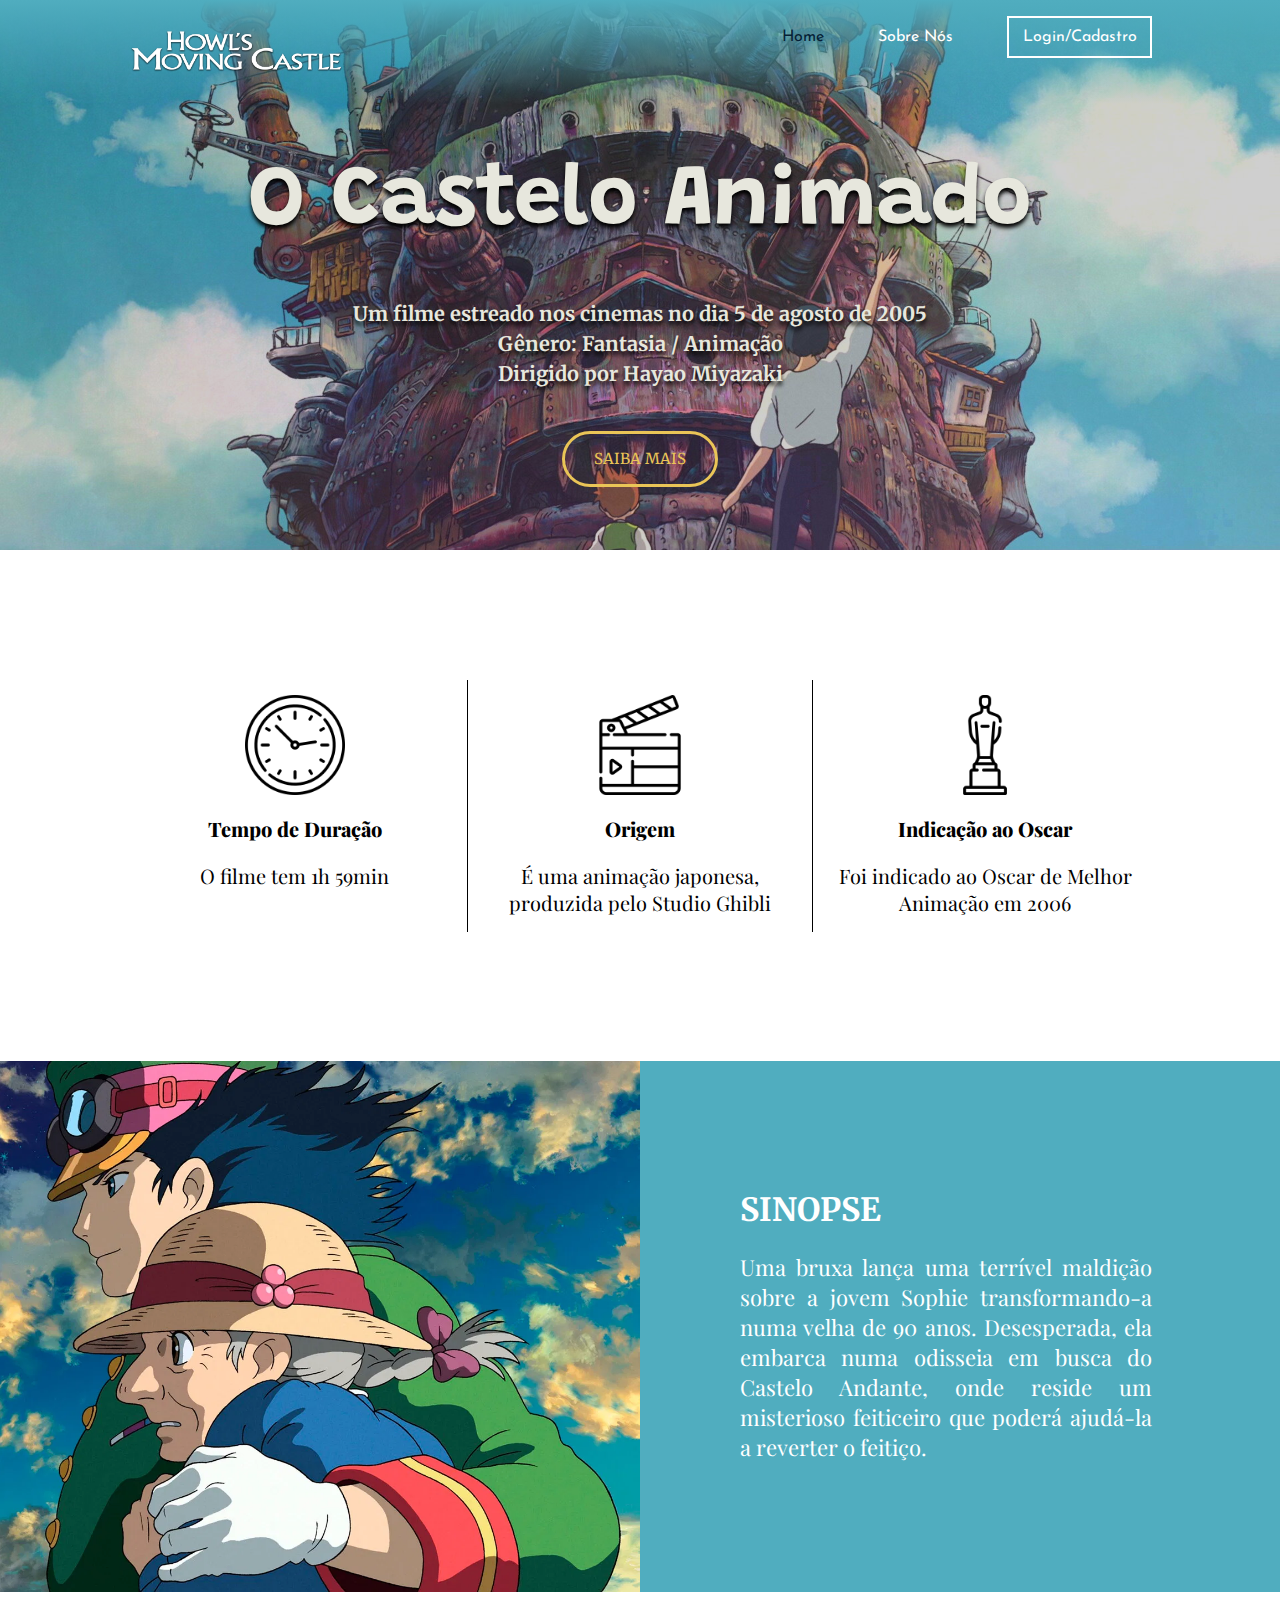
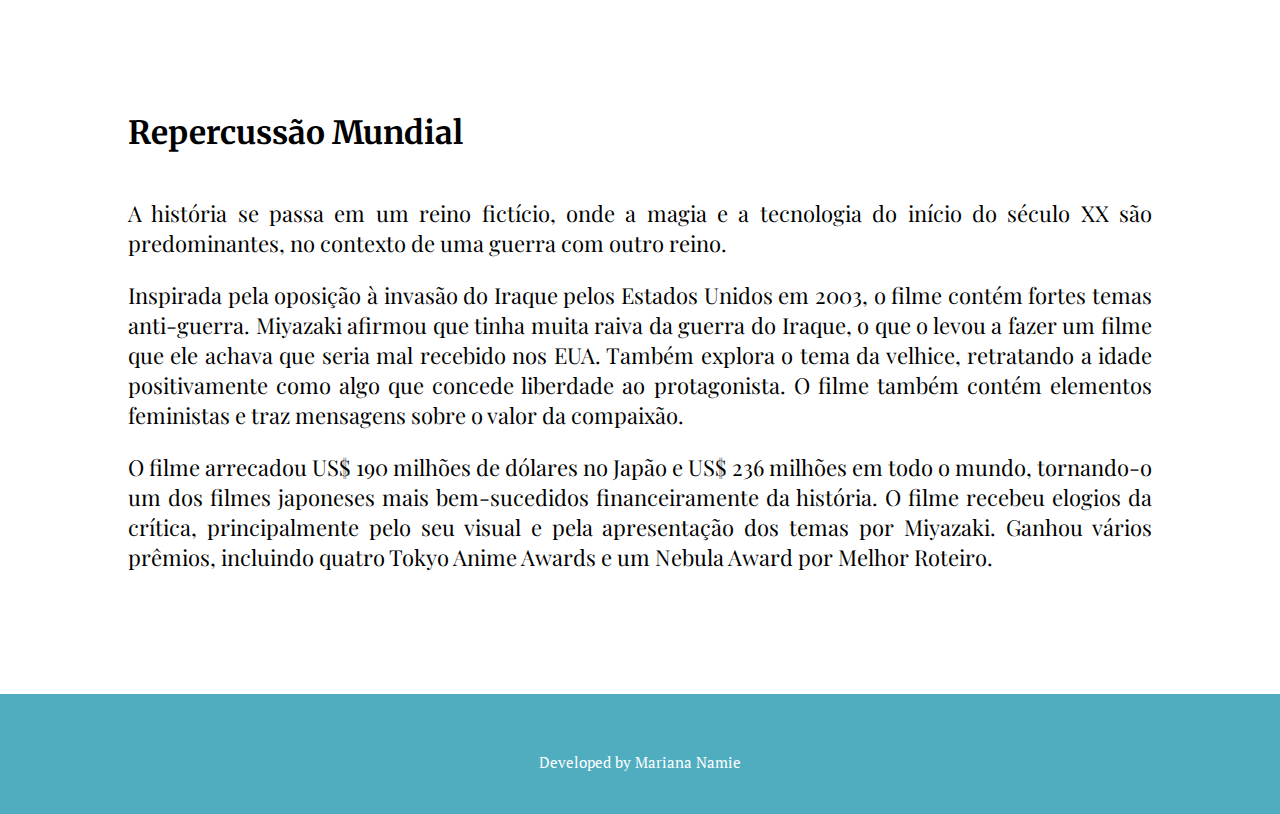
==== commit 5f1b6536: "ajuste na navbar" ====
--- a/O Castelo Animado/index.html
+++ b/O Castelo Animado/index.html
@@ -27,7 +27,6 @@
                         <ul class="navbar">
                             <li><a href="index.html" class="agora">Home</a></li>
                             <li class=""><a href="sobre_nos.html">Sobre Nós</a></li>
-                            <li class=""><a href="interacao.html">Votação</a></li>
 
                             <!-- botao para popup -->
 
--- a/O Castelo Animado/CSS/estilo.css
+++ b/O Castelo Animado/CSS/estilo.css
@@ -40,9 +40,10 @@
 }
 
 .links {
-    width: 50%;
+    width: 40%;
     font-family: 'Josefin Sans';
     justify-content: end;
+    height: 104px;
 }
 
 .container img {
--- a/O Castelo Animado/CSS/popup_estilo.css
+++ b/O Castelo Animado/CSS/popup_estilo.css
@@ -72,7 +72,7 @@
 
 .formularioCadastro input {
     font-family: 'Playfair Display';
-    font-size: 18px;
+    font-size: 15px;
     width: 330px;
     margin-top: 15px;
     color: #767676;
@@ -208,7 +208,7 @@
 
 .formularioLogin input {
     font-family: 'Playfair Display';
-    font-size: 18px;
+    font-size: 15px;
     width: 330px;
     margin-top: 15px;
     color: #767676;
